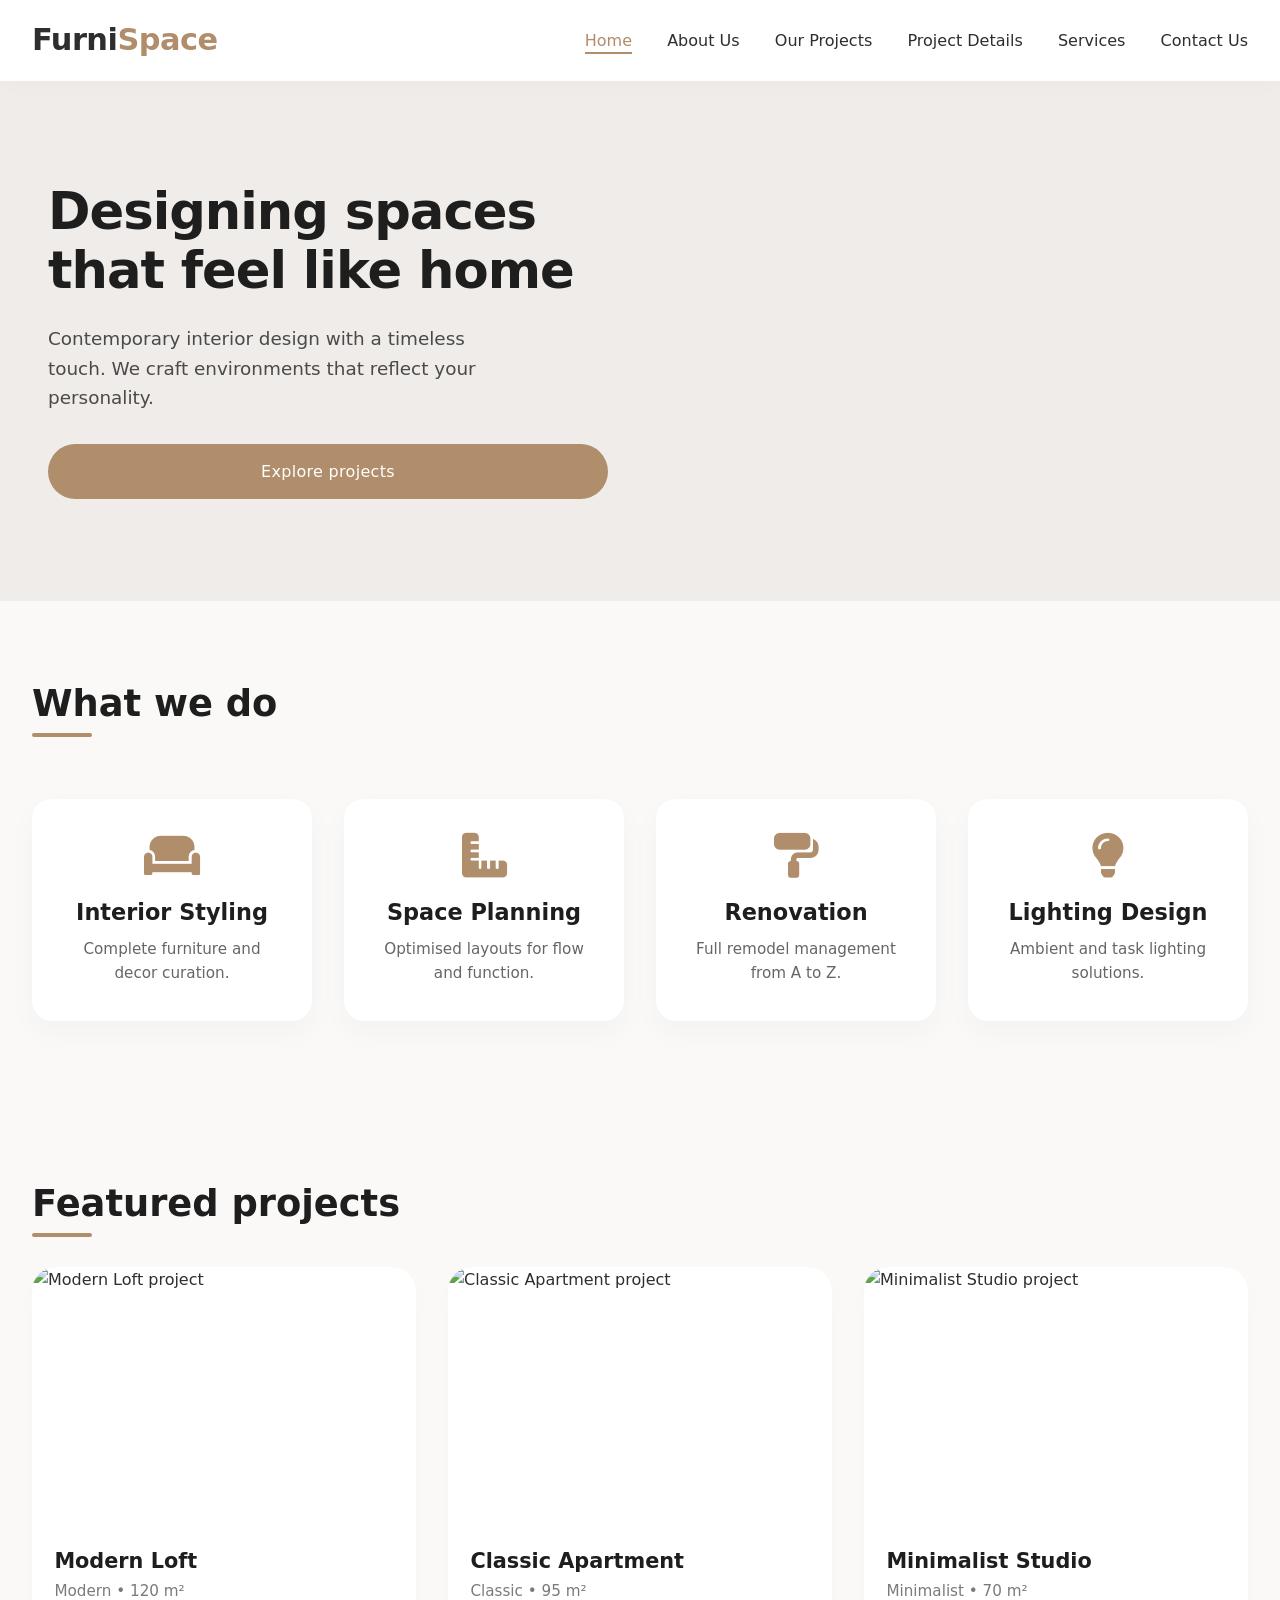
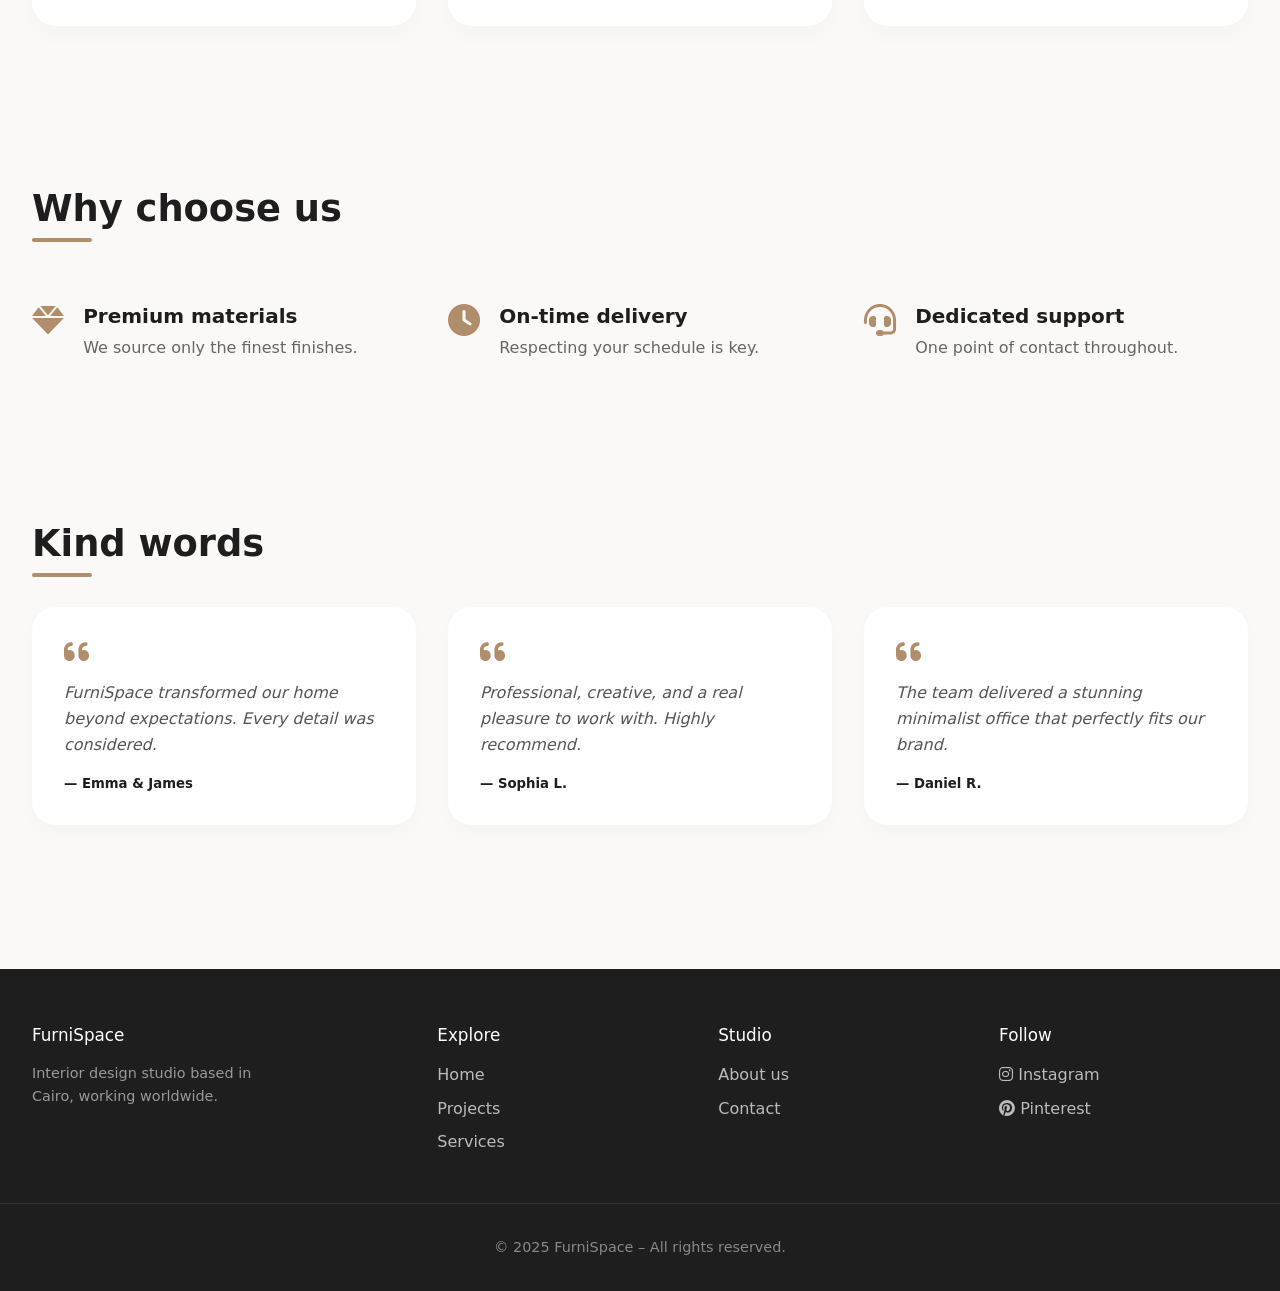
==== FurniSpace/index.html @ 3a3be59d "Add files via upload" ====
<!doctype html>
<html lang="en">
  <head>
    <meta charset="UTF-8" />
    <meta name="viewport" content="width=device-width, initial-scale=1.0" />
    <title>FurniSpace – Interior Design Studio</title>
    <meta
      name="description"
      content="FurniSpace – Contemporary interior design studio crafting spaces that feel like home."
    />
    <link
      rel="stylesheet"
      href="https://cdnjs.cloudflare.com/ajax/libs/font-awesome/6.0.0-beta3/css/all.min.css"
    />
    <link rel="stylesheet" href="css/style.css" />
    <link rel="stylesheet" href="css/responsive.css" />
  </head>
  <body>
    <!-- ========== HEADER ========== -->
    <header class="site-header">
      <div class="navbar">
        <a href="index.html" class="logo">Furni<span>Space</span></a>
        <button
          class="menu-toggle"
          id="menuToggle"
          aria-label="Toggle navigation"
        >
          <i class="fas fa-bars"></i>
        </button>
        <ul class="nav-links" id="navLinks">
          <li><a href="index.html" class="active-nav">Home</a></li>
          <li><a href="pages/about.html">About Us</a></li>
          <li><a href="pages/projects.html">Our Projects</a></li>
          <li><a href="pages/project-details.html">Project Details</a></li>
          <li><a href="pages/services.html">Services</a></li>
          <li><a href="pages/contact.html">Contact Us</a></li>
        </ul>
      </div>
    </header>

    <!-- ========== HOME ========== -->
    <main>
      <section class="hero">
        <div class="hero-content">
          <h1>Designing spaces <br />that feel like home</h1>
          <p>
            Contemporary interior design with a timeless touch. We craft
            environments that reflect your personality.
          </p>
          <a href="pages/projects.html" class="btn">Explore projects</a>
        </div>
        <div class="hero-image" aria-hidden="true"></div>
      </section>

      <!-- Services Preview -->
      <section class="section services-preview">
        <div class="container">
          <h2 class="section-title">What we do</h2>
          <div class="services-grid">
            <div class="service-card">
              <i class="fas fa-couch"></i>
              <h3>Interior Styling</h3>
              <p>Complete furniture and decor curation.</p>
            </div>
            <div class="service-card">
              <i class="fas fa-ruler-combined"></i>
              <h3>Space Planning</h3>
              <p>Optimised layouts for flow and function.</p>
            </div>
            <div class="service-card">
              <i class="fas fa-paint-roller"></i>
              <h3>Renovation</h3>
              <p>Full remodel management from A to Z.</p>
            </div>
            <div class="service-card">
              <i class="fas fa-lightbulb"></i>
              <h3>Lighting Design</h3>
              <p>Ambient and task lighting solutions.</p>
            </div>
          </div>
        </div>
      </section>

      <!-- Featured Projects -->
      <section class="section featured-projects">
        <div class="container">
          <h2 class="section-title">Featured projects</h2>
          <div class="projects-grid">
            <a href="pages/project-details.html" class="project-card">
              <img
                src="https://images.unsplash.com/photo-1600210492486-724fe5c67fb0?q=80&w=1200&auto=format&fit=crop"
                alt="Modern Loft project"
              />
              <div class="project-info">
                <h4>Modern Loft</h4>
                <p>Modern • 120 m²</p>
              </div>
            </a>
            <a href="pages/project-details.html" class="project-card">
              <img
                src="https://images.unsplash.com/photo-1600607687939-ce8a6c25118c?q=80&w=1200&auto=format&fit=crop"
                alt="Classic Apartment project"
              />
              <div class="project-info">
                <h4>Classic Apartment</h4>
                <p>Classic • 95 m²</p>
              </div>
            </a>
            <a href="pages/project-details.html" class="project-card">
              <img
                src="https://images.unsplash.com/photo-1600566753190-17f0baa2a6c3?q=80&w=1200&auto=format&fit=crop"
                alt="Minimalist Studio project"
              />
              <div class="project-info">
                <h4>Minimalist Studio</h4>
                <p>Minimalist • 70 m²</p>
              </div>
            </a>
          </div>
        </div>
      </section>

      <!-- Why Choose Us -->
      <section class="section why-choose">
        <div class="container">
          <h2 class="section-title">Why choose us</h2>
          <div class="why-grid">
            <div class="why-item">
              <i class="fas fa-gem"></i>
              <div>
                <h3>Premium materials</h3>
                <p>We source only the finest finishes.</p>
              </div>
            </div>
            <div class="why-item">
              <i class="fas fa-clock"></i>
              <div>
                <h3>On-time delivery</h3>
                <p>Respecting your schedule is key.</p>
              </div>
            </div>
            <div class="why-item">
              <i class="fas fa-headset"></i>
              <div>
                <h3>Dedicated support</h3>
                <p>One point of contact throughout.</p>
              </div>
            </div>
          </div>
        </div>
      </section>

      <!-- Testimonials -->
      <section class="section testimonials">
        <div class="container">
          <h2 class="section-title">Kind words</h2>
          <div class="testimonial-grid">
            <div class="testimonial-card">
              <i class="fas fa-quote-left"></i>
              <p>
                FurniSpace transformed our home beyond expectations. Every
                detail was considered.
              </p>
              <h5>— Emma &amp; James</h5>
            </div>
            <div class="testimonial-card">
              <i class="fas fa-quote-left"></i>
              <p>
                Professional, creative, and a real pleasure to work with. Highly
                recommend.
              </p>
              <h5>— Sophia L.</h5>
            </div>
            <div class="testimonial-card">
              <i class="fas fa-quote-left"></i>
              <p>
                The team delivered a stunning minimalist office that perfectly
                fits our brand.
              </p>
              <h5>— Daniel R.</h5>
            </div>
          </div>
        </div>
      </section>
    </main>

    <!-- ========== FOOTER ========== -->
    <footer class="site-footer">
      <div class="container footer-grid">
        <div>
          <h4>FurniSpace</h4>
          <p class="footer-desc">
            Interior design studio based in Cairo, working worldwide.
          </p>
        </div>
        <div>
          <h4>Explore</h4>
          <a href="index.html">Home</a><a href="pages/projects.html">Projects</a
          ><a href="pages/services.html">Services</a>
        </div>
        <div>
          <h4>Studio</h4>
          <a href="pages/about.html">About us</a
          ><a href="pages/contact.html">Contact</a>
        </div>
        <div>
          <h4>Follow</h4>
          <a href="#"><i class="fab fa-instagram"></i> Instagram</a
          ><a href="#"><i class="fab fa-pinterest"></i> Pinterest</a>
        </div>
      </div>
      <div class="container footer-bottom">
        © 2025 FurniSpace – All rights reserved.
      </div>
    </footer>

    <script src="js/navigation.js"></script>
  </body>
</html>
---- FurniSpace/css/style.css ----
/* ============================================================
   FURNISPACE — MAIN STYLESHEET
   ============================================================ */

/* ---------- RESET & BASE ---------- */
*,
*::before,
*::after {
  margin: 0;
  padding: 0;
  box-sizing: border-box;
}

html {
  scroll-behavior: smooth;
}

body {
  font-family:
    "Inter",
    system-ui,
    -apple-system,
    BlinkMacSystemFont,
    "Segoe UI",
    Roboto,
    sans-serif;
  background-color: #faf9f8;
  color: #2e2e2e;
  line-height: 1.6;
  -webkit-font-smoothing: antialiased;
}

img {
  max-width: 100%;
  display: block;
}

a {
  text-decoration: none;
  color: inherit;
  transition: color 0.2s;
}

ul {
  list-style: none;
}

button {
  font-family: inherit;
  cursor: pointer;
}

/* ---------- LAYOUT ---------- */
.container {
  max-width: 1280px;
  margin: 0 auto;
  padding: 0 2rem;
  width: 100%;
}

.section {
  padding: 5rem 0;
}

/* ---------- TYPOGRAPHY ---------- */
h1,
h2,
h3,
h4,
h5 {
  font-weight: 600;
  line-height: 1.25;
  color: #1e1e1e;
}

.section-title {
  font-size: 2.3rem;
  margin-bottom: 2.5rem;
  position: relative;
  display: inline-block;
}

.section-title::after {
  content: "";
  position: absolute;
  bottom: -10px;
  left: 0;
  width: 60px;
  height: 4px;
  background: #b08d6b;
  border-radius: 4px;
}

.page-title {
  font-size: 2.8rem;
  margin-bottom: 0.5rem;
}

.page-subtitle {
  font-size: 1.15rem;
  color: #555;
  max-width: 640px;
}

.lead {
  font-size: 1.15rem;
  margin-bottom: 1.2rem;
  color: #333;
}

/* ---------- BUTTONS ---------- */
.btn {
  display: inline-flex;
  align-items: center;
  justify-content: center;
  gap: 0.6rem;
  background: #b08d6b;
  color: #fff;
  padding: 0.9rem 2.2rem;
  border-radius: 40px;
  font-weight: 500;
  letter-spacing: 0.3px;
  border: none;
  transition:
    background 0.25s,
    transform 0.2s;
}

.btn:hover {
  background: #9a7a5a;
  transform: translateY(-2px);
}

.btn-full {
  width: 100%;
}

/* ---------- HEADER / NAV ---------- */
.site-header {
  background: #fff;
  box-shadow: 0 4px 20px rgba(0, 0, 0, 0.02);
  position: sticky;
  top: 0;
  z-index: 100;
}

.navbar {
  display: flex;
  justify-content: space-between;
  align-items: center;
  padding: 1rem 2rem;
  max-width: 1400px;
  margin: 0 auto;
}

.logo {
  font-size: 1.9rem;
  font-weight: 700;
  letter-spacing: -0.5px;
  color: #2e2e2e;
}

.logo span {
  color: #b08d6b;
}

.nav-links {
  display: flex;
  gap: 2.2rem;
  font-weight: 500;
}

.nav-links a {
  position: relative;
  padding-bottom: 4px;
}

.nav-links a::after {
  content: "";
  position: absolute;
  bottom: 0;
  left: 0;
  width: 0;
  height: 2px;
  background: #b08d6b;
  transition: width 0.25s;
}

.nav-links a:hover,
.nav-links a.active-nav {
  color: #b08d6b;
}

.nav-links a:hover::after,
.nav-links a.active-nav::after {
  width: 100%;
}

.menu-toggle {
  display: none;
  background: none;
  border: none;
  font-size: 1.8rem;
  color: #2e2e2e;
  cursor: pointer;
}

/* ---------- HERO (HOME) ---------- */
.hero {
  display: grid;
  grid-template-columns: 1fr 1fr;
  min-height: 520px;
  background: #efece9;
}

.hero-content {
  display: flex;
  flex-direction: column;
  justify-content: center;
  padding: 3rem 2rem 3rem 3rem;
}

.hero-content h1 {
  font-size: 3.2rem;
  line-height: 1.15;
  letter-spacing: -1px;
  margin-bottom: 1.5rem;
}

.hero-content p {
  font-size: 1.15rem;
  margin-bottom: 2rem;
  color: #4a4a4a;
  max-width: 480px;
}

.hero-image {
  background: url("https://images.unsplash.com/photo-1618221195710-dd6b41faaea6?q=80&w=2000&auto=format&fit=crop")
    center/cover no-repeat;
  min-height: 420px;
}

/* ---------- SERVICE CARDS ---------- */
.services-grid {
  display: grid;
  grid-template-columns: repeat(auto-fit, minmax(220px, 1fr));
  gap: 2rem;
  margin-top: 2rem;
}

.services-grid--full {
  grid-template-columns: repeat(auto-fit, minmax(260px, 1fr));
}

.service-card {
  background: #fff;
  padding: 2.2rem 1.8rem;
  border-radius: 20px;
  box-shadow: 0 12px 30px rgba(0, 0, 0, 0.03);
  text-align: center;
  transition:
    transform 0.25s,
    box-shadow 0.25s;
}

.service-card:hover {
  transform: translateY(-8px);
  box-shadow: 0 20px 40px rgba(0, 0, 0, 0.06);
}

.service-card i {
  font-size: 2.8rem;
  color: #b08d6b;
  margin-bottom: 1.2rem;
}

.service-card h3 {
  font-size: 1.4rem;
  margin-bottom: 0.7rem;
}

.service-card p {
  color: #666;
  font-size: 0.95rem;
}

/* ---------- PROJECTS GRID (HOME) ---------- */
.projects-grid {
  display: grid;
  grid-template-columns: repeat(auto-fit, minmax(280px, 1fr));
  gap: 2rem;
}

.project-card {
  display: block;
  border-radius: 24px;
  overflow: hidden;
  box-shadow: 0 10px 20px rgba(0, 0, 0, 0.02);
  background: #fff;
  transition:
    transform 0.2s,
    box-shadow 0.25s;
}

.project-card:hover {
  transform: translateY(-4px);
  box-shadow: 0 18px 36px rgba(0, 0, 0, 0.06);
}

.project-card img {
  width: 100%;
  height: 260px;
  object-fit: cover;
  transition: transform 0.4s;
}

.project-card:hover img {
  transform: scale(1.05);
}

.project-info {
  padding: 1.4rem;
}

.project-info h4 {
  font-size: 1.3rem;
  margin-bottom: 0.25rem;
}

.project-info p {
  color: #7a7a7a;
  font-size: 0.95rem;
}

/* ---------- WHY CHOOSE US ---------- */
.why-grid {
  display: grid;
  grid-template-columns: repeat(3, 1fr);
  gap: 2rem;
  margin-top: 2rem;
}

.why-item {
  display: flex;
  gap: 1.2rem;
  align-items: flex-start;
}

.why-item i {
  font-size: 2rem;
  color: #b08d6b;
}

.why-item h3 {
  font-size: 1.25rem;
  margin-bottom: 0.4rem;
}

.why-item p {
  color: #666;
}

/* ---------- TESTIMONIALS ---------- */
.testimonial-grid {
  display: grid;
  grid-template-columns: repeat(auto-fit, minmax(260px, 1fr));
  gap: 2rem;
}

.testimonial-card {
  background: #fff;
  padding: 2rem;
  border-radius: 24px;
  box-shadow: 0 8px 22px rgba(0, 0, 0, 0.02);
}

.testimonial-card i {
  color: #b08d6b;
  font-size: 1.8rem;
  margin-bottom: 0.8rem;
}

.testimonial-card p {
  font-style: italic;
  margin-bottom: 1.2rem;
  color: #555;
}

.testimonial-card h5 {
  font-weight: 600;
}

/* ---------- ABOUT PAGE ---------- */
.about-content {
  display: grid;
  grid-template-columns: 1fr 1fr;
  gap: 3rem;
  align-items: center;
}

.about-content img {
  border-radius: 28px;
  height: 420px;
  width: 100%;
  object-fit: cover;
}

/* ---------- PROJECTS PAGE (FILTER) ---------- */
.filter-buttons {
  display: flex;
  flex-wrap: wrap;
  gap: 0.8rem;
  margin: 2rem 0 2.5rem;
}

.filter-btn {
  background: transparent;
  border: 1.5px solid #ddd;
  padding: 0.6rem 1.6rem;
  border-radius: 40px;
  font-weight: 500;
  color: #333;
  transition: all 0.2s;
}

.filter-btn:hover {
  border-color: #b08d6b;
  color: #b08d6b;
}

.filter-btn.active {
  background: #b08d6b;
  border-color: #b08d6b;
  color: #fff;
}

.projects-gallery {
  display: grid;
  grid-template-columns: repeat(auto-fill, minmax(300px, 1fr));
  gap: 2rem;
}

.gallery-item {
  display: block;
  border-radius: 20px;
  overflow: hidden;
  position: relative;
  box-shadow: 0 8px 18px rgba(0, 0, 0, 0.05);
  transition: transform 0.25s;
  animation: fadeIn 0.4s ease;
}

.gallery-item:hover {
  transform: translateY(-6px);
}

.gallery-item img {
  width: 100%;
  height: 280px;
  object-fit: cover;
  transition: transform 0.4s;
}

.gallery-item:hover img {
  transform: scale(1.07);
}

.overlay {
  position: absolute;
  bottom: 0;
  left: 0;
  right: 0;
  background: linear-gradient(to top, rgba(0, 0, 0, 0.78), transparent);
  color: #fff;
  padding: 1.5rem 1.2rem 1rem;
  transform: translateY(10px);
  opacity: 0;
  transition: all 0.3s;
}

.gallery-item:hover .overlay {
  opacity: 1;
  transform: translateY(0);
}

.overlay h4 {
  font-size: 1.2rem;
  color: #fff;
}

.overlay p {
  font-size: 0.9rem;
  opacity: 0.85;
}

@keyframes fadeIn {
  from {
    opacity: 0;
    transform: translateY(10px);
  }
  to {
    opacity: 1;
    transform: translateY(0);
  }
}

/* ---------- PROJECT DETAILS ---------- */
.main-image {
  border-radius: 28px;
  overflow: hidden;
  margin-bottom: 2rem;
}

.main-image img {
  width: 100%;
  height: 480px;
  object-fit: cover;
}

.detail-meta {
  display: grid;
  grid-template-columns: repeat(3, 1fr);
  background: #fff;
  border-radius: 24px;
  padding: 1.8rem;
  margin: 2rem 0;
  box-shadow: 0 8px 20px rgba(0, 0, 0, 0.02);
}

.meta-item {
  display: flex;
  align-items: center;
  gap: 0.6rem;
  font-weight: 500;
}

.meta-item i {
  color: #b08d6b;
  font-size: 1.2rem;
}

.project-description {
  margin: 2rem 0;
}

.project-description h2,
.project-gallery h2 {
  font-size: 1.8rem;
  margin-bottom: 1rem;
  position: relative;
  display: inline-block;
}

.project-description h2::after,
.project-gallery h2::after {
  content: "";
  position: absolute;
  bottom: -6px;
  left: 0;
  width: 40px;
  height: 3px;
  background: #b08d6b;
  border-radius: 3px;
}

.project-description p {
  font-size: 1.1rem;
  color: #444;
  margin-top: 1rem;
  max-width: 800px;
}

.gallery-grid {
  display: grid;
  grid-template-columns: repeat(3, 1fr);
  gap: 1.2rem;
  margin-top: 1.5rem;
}

.gallery-grid img {
  height: 200px;
  width: 100%;
  object-fit: cover;
  border-radius: 16px;
  transition: transform 0.25s;
}

.gallery-grid img:hover {
  transform: scale(1.03);
}

/* ---------- CONTACT PAGE ---------- */
.contact-wrapper {
  display: grid;
  grid-template-columns: 1.2fr 1fr;
  gap: 3rem;
  align-items: start;
}

.contact-form {
  background: #fff;
  padding: 2.5rem;
  border-radius: 28px;
  box-shadow: 0 15px 35px rgba(0, 0, 0, 0.03);
}

.form-group {
  margin-bottom: 1.5rem;
}

.form-group label {
  display: block;
  margin-bottom: 0.4rem;
  font-weight: 500;
  font-size: 0.95rem;
}

.form-group input,
.form-group select,
.form-group textarea {
  width: 100%;
  padding: 0.9rem 1.2rem;
  border: 1.5px solid #e2e2e2;
  border-radius: 40px;
  font-size: 1rem;
  font-family: inherit;
  background: #fafafa;
  transition:
    border-color 0.2s,
    background 0.2s;
}

.form-group input:focus,
.form-group select:focus,
.form-group textarea:focus {
  outline: none;
  border-color: #b08d6b;
  background: #fff;
}

.form-group textarea {
  border-radius: 24px;
  resize: vertical;
  min-height: 130px;
}

.error-message {
  color: #c0392b;
  font-size: 0.85rem;
  margin-top: 0.3rem;
  display: none;
}

.contact-info p {
  margin-bottom: 1rem;
  font-size: 1.05rem;
  display: flex;
  align-items: center;
  gap: 0.8rem;
}

.contact-info i {
  color: #b08d6b;
  width: 20px;
  text-align: center;
}

/* ---------- FOOTER ---------- */
.site-footer {
  background: #1e1e1e;
  color: #ddd;
  padding: 3.5rem 0 2rem;
  margin-top: 4rem;
}

.footer-grid {
  display: grid;
  grid-template-columns: 1.5fr 1fr 1fr 1fr;
  gap: 2rem;
}

.footer-grid h4 {
  color: #fff;
  margin-bottom: 1rem;
  font-weight: 500;
  font-size: 1.05rem;
}

.footer-grid a {
  display: block;
  margin-bottom: 0.5rem;
  color: #bbb;
}

.footer-grid a:hover {
  color: #b08d6b;
}

.footer-desc {
  color: #999;
  font-size: 0.9rem;
  max-width: 260px;
}

.footer-bottom {
  text-align: center;
  border-top: 1px solid #333;
  padding-top: 2rem;
  margin-top: 2.5rem;
  font-size: 0.9rem;
  color: #888;
}
---- FurniSpace/css/responsive.css ----
/* ============================================================
   FURNISPACE — RESPONSIVE STYLES
   ============================================================ */

/* ---------- TABLET (≤ 992px) ---------- */
@media (max-width: 992px) {
  .hero {
    grid-template-columns: 1fr;
  }

  .hero-content {
    padding: 3rem 1.5rem;
    text-align: center;
    align-items: center;
  }

  .hero-content p {
    margin-left: auto;
    margin-right: auto;
  }

  .hero-image {
    min-height: 300px;
  }

  .about-content {
    grid-template-columns: 1fr;
  }

  .why-grid {
    grid-template-columns: 1fr;
  }

  .contact-wrapper {
    grid-template-columns: 1fr;
  }

  .footer-grid {
    grid-template-columns: repeat(2, 1fr);
  }

  .detail-meta {
    grid-template-columns: 1fr;
    gap: 1rem;
  }

  .gallery-grid {
    grid-template-columns: 1fr 1fr;
  }

  .section-title {
    font-size: 2rem;
  }

  .page-title {
    font-size: 2.2rem;
  }
}

/* ---------- MOBILE (≤ 768px) ---------- */
@media (max-width: 768px) {
  .navbar {
    padding: 0.9rem 1.5rem;
  }

  .menu-toggle {
    display: block;
  }

  .nav-links {
    display: none;
    flex-direction: column;
    position: absolute;
    top: 100%;
    left: 0;
    width: 100%;
    background: #fff;
    padding: 1.5rem 2rem;
    box-shadow: 0 20px 30px rgba(0, 0, 0, 0.06);
    gap: 1.2rem;
  }

  .nav-links.show {
    display: flex;
  }

  .hero-content h1 {
    font-size: 2.5rem;
  }

  .section {
    padding: 3.5rem 0;
  }

  .container {
    padding: 0 1.5rem;
  }

  .main-image img {
    height: 320px;
  }

  .gallery-item img {
    height: 240px;
  }

  .project-card img {
    height: 220px;
  }

  .footer-grid {
    grid-template-columns: 1fr;
    gap: 1.5rem;
  }
}

/* ---------- SMALL MOBILE (≤ 480px) ---------- */
@media (max-width: 480px) {
  .hero-content h1 {
    font-size: 2rem;
  }

  .section-title {
    font-size: 1.7rem;
  }

  .page-title {
    font-size: 1.8rem;
  }

  .gallery-grid {
    grid-template-columns: 1fr;
  }

  .filter-btn {
    padding: 0.5rem 1.2rem;
    font-size: 0.9rem;
  }

  .contact-form {
    padding: 1.8rem;
  }

  .service-card {
    padding: 1.8rem 1.2rem;
  }
}
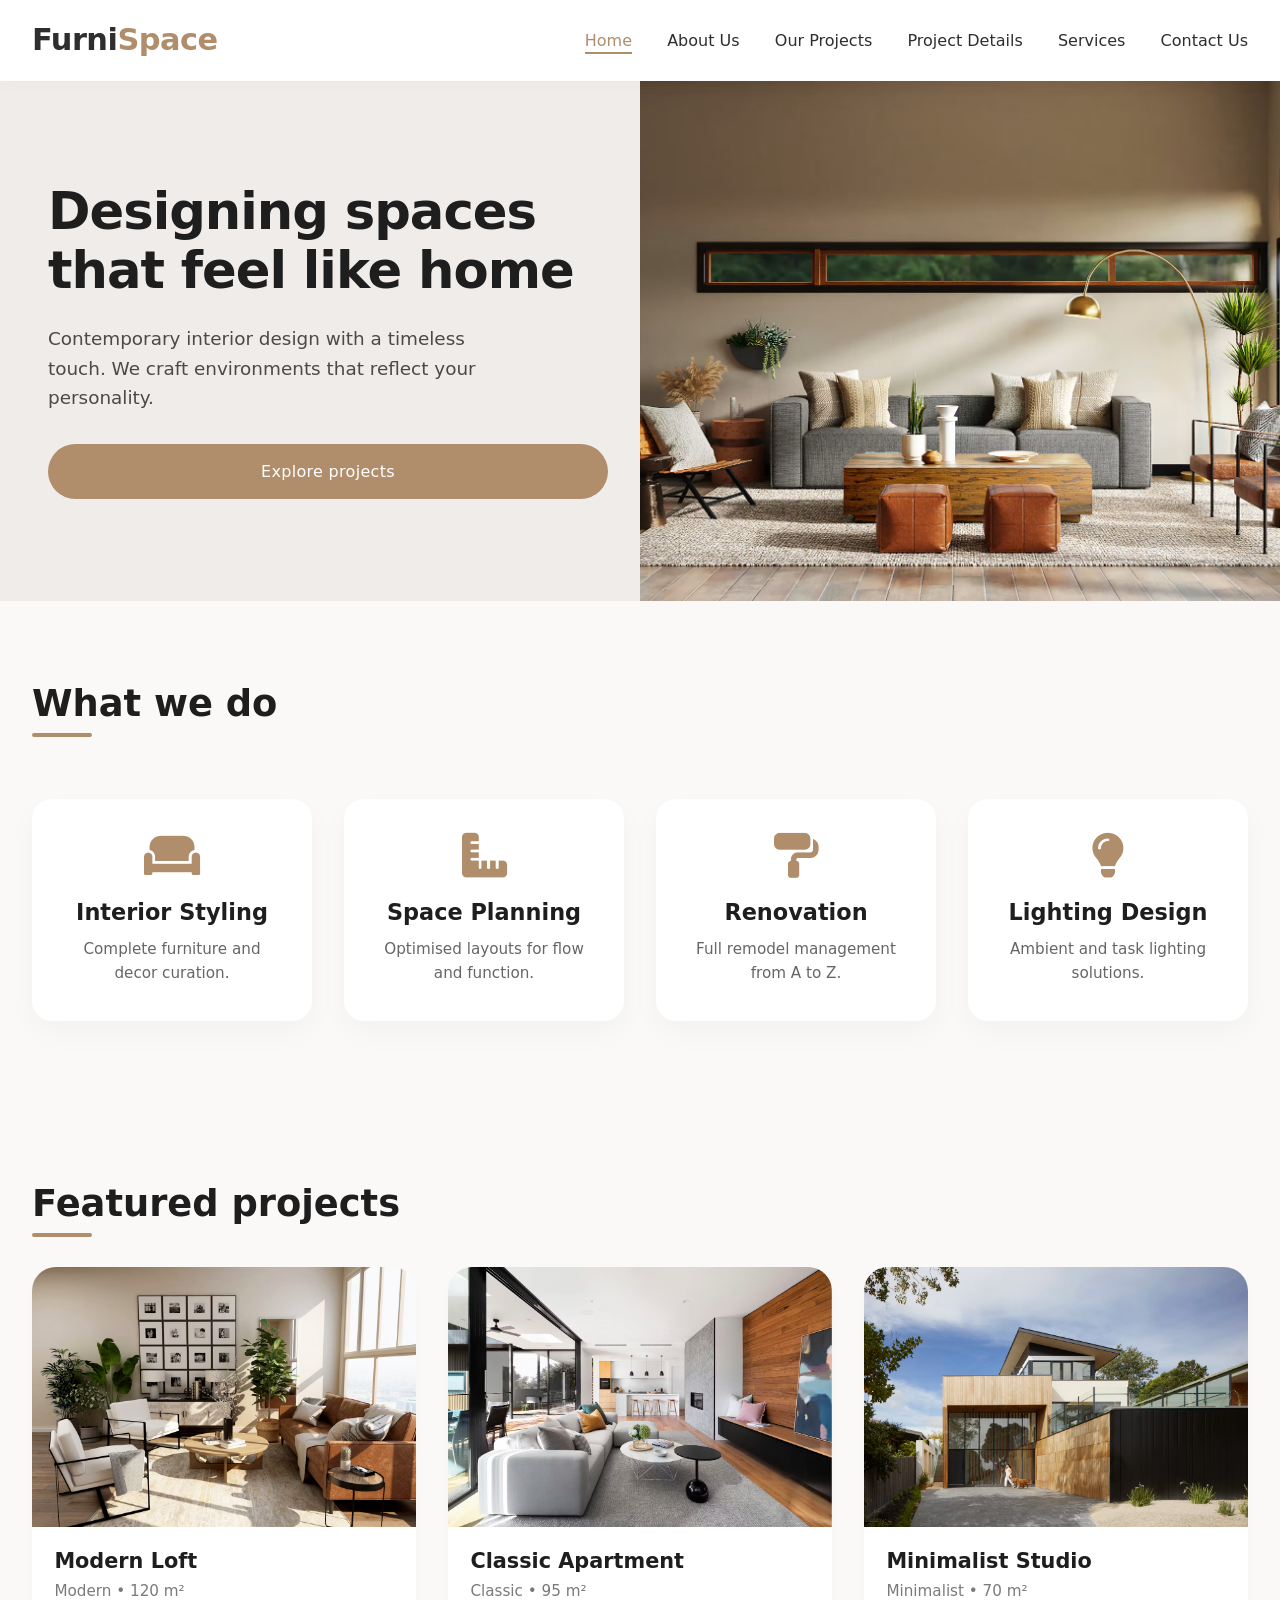
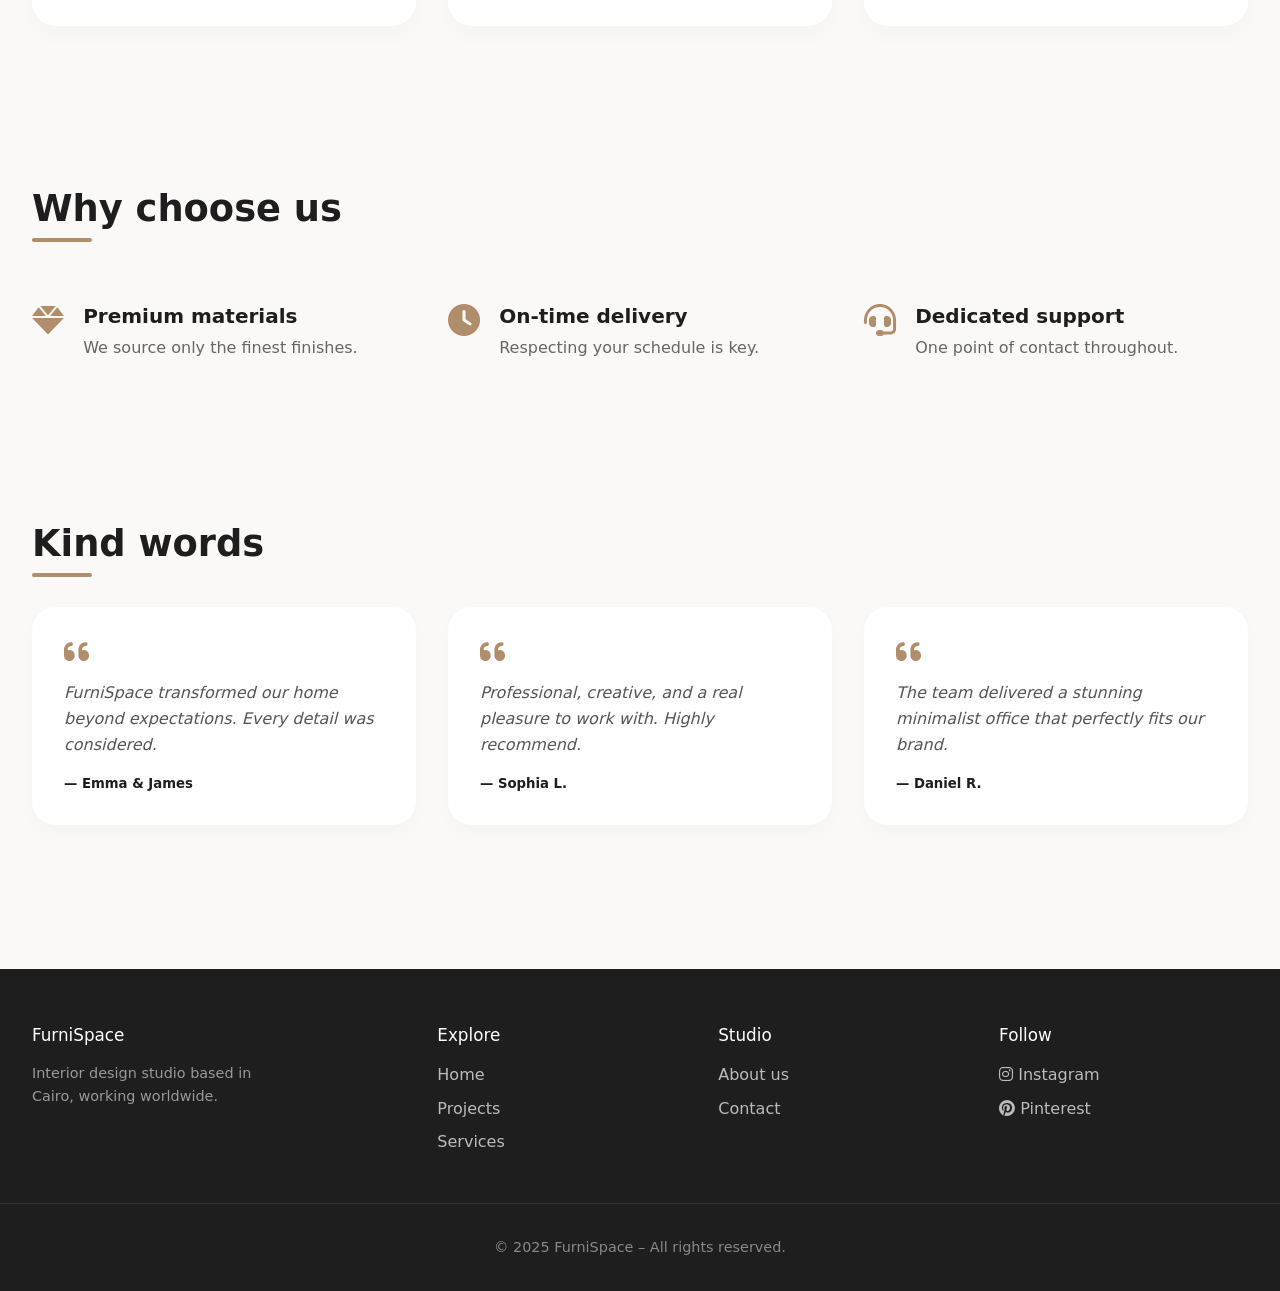
==== commit 77df4d1a: "Add files via upload" ====
--- a/FurniSpace/index.html
+++ b/FurniSpace/index.html
@@ -87,30 +87,21 @@
           <h2 class="section-title">Featured projects</h2>
           <div class="projects-grid">
             <a href="pages/project-details.html" class="project-card">
-              <img
-                src="https://images.unsplash.com/photo-1600210492486-724fe5c67fb0?q=80&w=1200&auto=format&fit=crop"
-                alt="Modern Loft project"
-              />
+              <img src="./imgs/project.avif" alt="Modern Loft project" />
               <div class="project-info">
                 <h4>Modern Loft</h4>
                 <p>Modern • 120 m²</p>
               </div>
             </a>
             <a href="pages/project-details.html" class="project-card">
-              <img
-                src="https://images.unsplash.com/photo-1600607687939-ce8a6c25118c?q=80&w=1200&auto=format&fit=crop"
-                alt="Classic Apartment project"
-              />
+              <img src="./imgs/project1.avif" alt="Classic Apartment project" />
               <div class="project-info">
                 <h4>Classic Apartment</h4>
                 <p>Classic • 95 m²</p>
               </div>
             </a>
             <a href="pages/project-details.html" class="project-card">
-              <img
-                src="https://images.unsplash.com/photo-1600566753190-17f0baa2a6c3?q=80&w=1200&auto=format&fit=crop"
-                alt="Minimalist Studio project"
-              />
+              <img src="./imgs/project2.avif" alt="Minimalist Studio project" />
               <div class="project-info">
                 <h4>Minimalist Studio</h4>
                 <p>Minimalist • 70 m²</p>
--- a/FurniSpace/css/style.css
+++ b/FurniSpace/css/style.css
@@ -235,8 +235,7 @@
 }
 
 .hero-image {
-  background: url("https://images.unsplash.com/photo-1618221195710-dd6b41faaea6?q=80&w=2000&auto=format&fit=crop")
-    center/cover no-repeat;
+  background: url("../imgs/bg.avif") center/cover no-repeat;
   min-height: 420px;
 }
 
